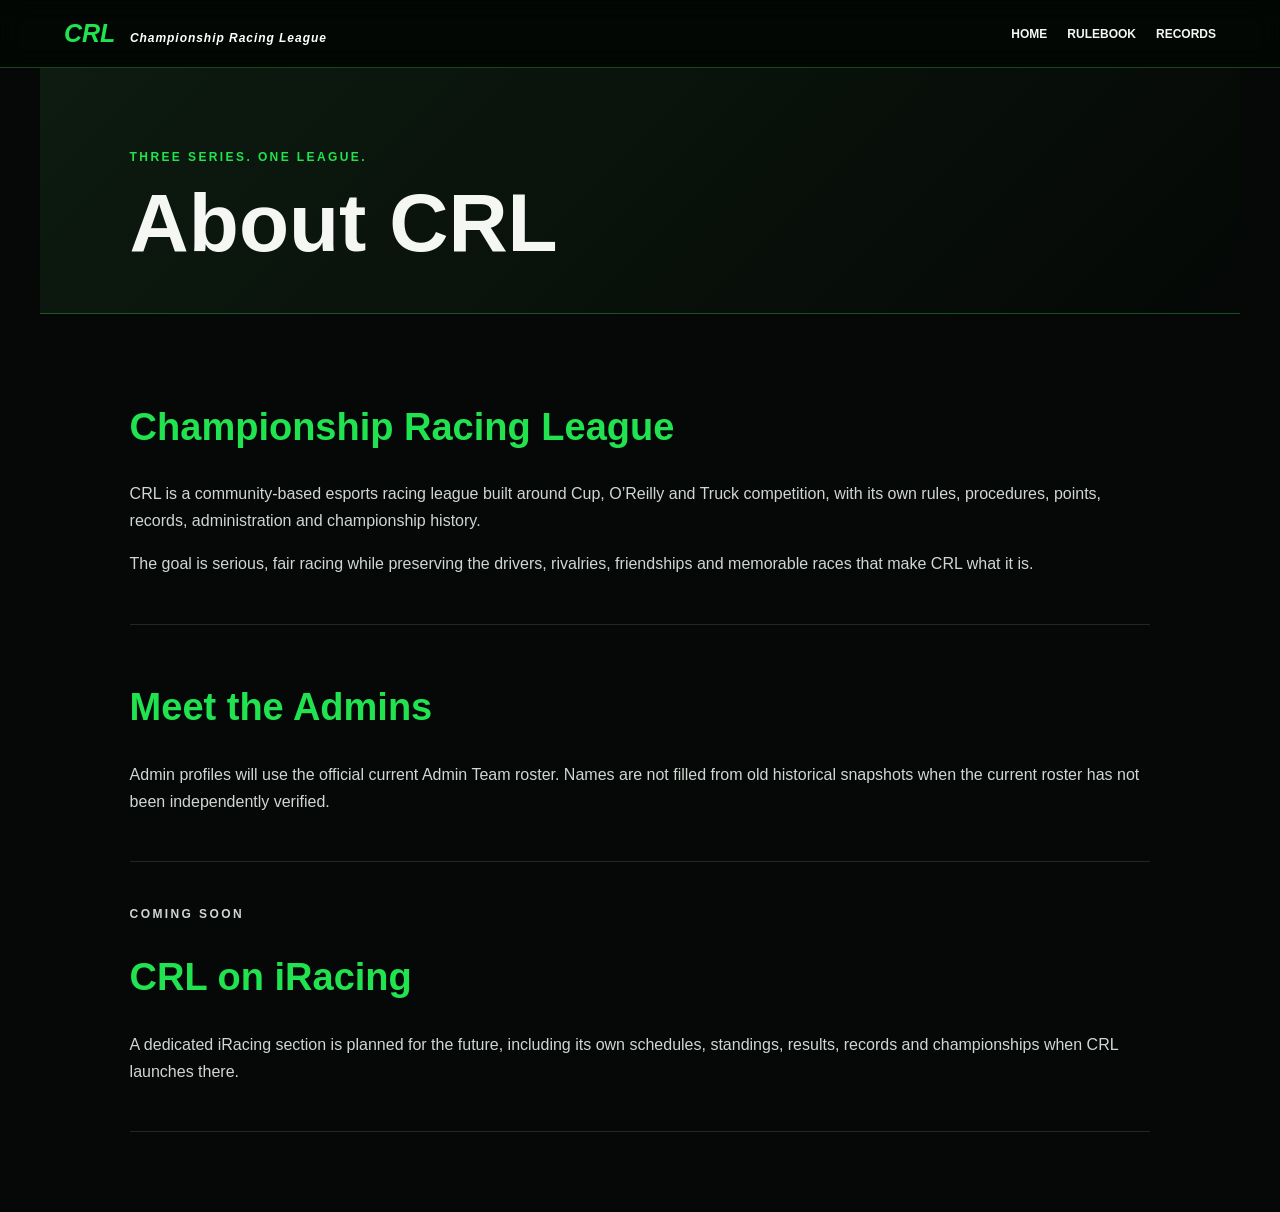
==== about.html @ 8f2b724a "Add About CRL and future iRacing section" ====
<!doctype html><html><head><meta charset="utf-8"><meta name="viewport" content="width=device-width,initial-scale=1"><title>About CRL</title><link rel="stylesheet" href="styles.css"></head><body><header><a class="brand" href="index.html">CRL <span>Championship Racing League</span></a><nav><a href="index.html">Home</a><a href="rulebook.html">Rulebook</a><a href="records.html">Records</a></nav></header><main class="rulebook-page"><div class="rulebook-hero"><p class="eyebrow">Three Series. One League.</p><h1>About CRL</h1></div><article class="rulebook-content"><section class="rule-section"><h2>Championship Racing League</h2><p>CRL is a community-based esports racing league built around Cup, O’Reilly and Truck competition, with its own rules, procedures, points, records, administration and championship history.</p><p>The goal is serious, fair racing while preserving the drivers, rivalries, friendships and memorable races that make CRL what it is.</p></section><section class="rule-section"><h2>Meet the Admins</h2><p>Admin profiles will use the official current Admin Team roster. Names are not filled from old historical snapshots when the current roster has not been independently verified.</p></section><section class="rule-section"><p class="eyebrow">Coming Soon</p><h2>CRL on iRacing</h2><p>A dedicated iRacing section is planned for the future, including its own schedules, standings, results, records and championships when CRL launches there.</p></section></article></main></body></html>
---- styles.css ----
:root{--g:#20e34f;--bg:#050806;--line:rgba(54,255,95,.28)}*{box-sizing:border-box}html{scroll-behavior:smooth}body{margin:0;background:var(--bg);color:#f5f7f5;font-family:Arial,Helvetica,sans-serif}a{color:inherit;text-decoration:none}header{position:fixed;z-index:20;top:0;width:100%;height:68px;padding:0 5vw;display:flex;align-items:center;background:rgba(3,7,4,.88);border-bottom:1px solid var(--line);backdrop-filter:blur(12px)}.brand{font-size:25px;font-weight:900;color:var(--g);font-style:italic}.brand span{font-size:12px;color:white;margin-left:8px;letter-spacing:.08em}nav{margin-left:auto;display:flex;gap:20px}nav a{font-size:12px;font-weight:800;text-transform:uppercase}nav a:hover{color:var(--g)}#menu{display:none;margin-left:auto;background:none;border:0;color:white;font-size:24px}.hero{min-height:100vh;position:relative;display:flex;align-items:flex-end;padding:10vh 7vw;background:#071009 url("assets/crl-background.jpg") center/cover no-repeat}.shade{position:absolute;inset:0;background:linear-gradient(90deg,rgba(0,0,0,.8),rgba(0,0,0,.15)),linear-gradient(0deg,#050806,transparent 45%)}.heroText{position:relative}.eyebrow{color:var(--g);font-size:12px;font-weight:900;letter-spacing:.2em;text-transform:uppercase}.hero h1{font-size:clamp(80px,14vw,180px);line-height:.65;margin:18px 0 25px;font-style:italic}.hero h2{font-size:clamp(25px,4vw,52px);margin:0}.lead{font-size:22px;font-weight:800}.btn{display:inline-block;background:var(--g);color:#031005;padding:13px 18px;border-radius:8px;font-size:12px;font-weight:900;text-transform:uppercase}.section{padding:85px 7vw;max-width:1500px;margin:auto}.section>h2{font-size:clamp(38px,5vw,65px);margin:5px 0 30px}.dark{max-width:none;background:linear-gradient(135deg,#09110b,#040705);border-block:1px solid var(--line)}.grid{display:grid;grid-template-columns:repeat(3,1fr);gap:18px}.grid article{padding:28px;border:1px solid var(--line);border-radius:14px;background:#0b110c}.grid h3{font-size:25px;margin-top:0}.tabs{display:flex;gap:8px;margin-bottom:20px}.tabs button{padding:9px 13px;border-radius:7px;border:1px solid #29352c;background:#0b100c;color:white;font-weight:800}.tabs .active{background:var(--g);color:#031005}.empty{min-height:140px;display:grid;place-items:center;text-align:center;border:1px dashed #334238;border-radius:12px;color:#aab5ad;margin-top:20px;padding:25px}.table{display:grid;grid-template-columns:repeat(6,1fr);overflow:auto;border:1px solid #263229;border-radius:10px}.table>div{padding:14px;color:var(--g);font-size:11px;font-weight:900;text-transform:uppercase}.table p{grid-column:1/-1;text-align:center;color:#aab5ad;padding:35px}input{width:min(420px,100%);padding:12px;background:#0b100c;border:1px solid #304034;border-radius:8px;color:white}footer{padding:35px 7vw;color:#89948c;border-top:1px solid #172019;font-size:12px}@media(max-width:850px){nav{display:none;position:absolute;top:68px;left:0;right:0;padding:20px;background:#060a07;flex-direction:column}nav.open{display:flex}#menu{display:block}.grid{grid-template-columns:1fr}.hero{background-position:center top}.table{min-width:700px}.section{padding:65px 6vw}}.rulebook-page{padding-top:68px;max-width:1200px;margin:auto}.rulebook-hero{padding:70px 7vw 35px;background:linear-gradient(135deg,#0d1b10,#050806);border-bottom:1px solid var(--line)}.rulebook-hero h1{font-size:clamp(42px,7vw,82px);margin:8px 0}.rule-note{color:#aab5ad}.rule-jump{position:sticky;top:68px;z-index:10;display:flex;gap:6px;overflow-x:auto;padding:12px 7vw;background:rgba(5,8,6,.96);border-bottom:1px solid var(--line)}.rule-jump a{min-width:34px;text-align:center;padding:8px;border:1px solid #2a382e;border-radius:6px;font-size:12px;font-weight:900}.rule-jump a:hover{background:var(--g);color:#031005}.rulebook-content{padding:30px 7vw 80px}.rule-section{scroll-margin-top:125px;padding:30px 0;border-bottom:1px solid #1e2921}.rule-section h2{color:var(--g);font-size:clamp(25px,3vw,38px)}.rule-section h3{margin-top:25px;font-size:19px}.rule-section p{color:#d0d7d2;line-height:1.7}.rule-search{padding:22px 7vw;background:#08100a;border-bottom:1px solid var(--line)}.rule-search label{display:block;color:var(--g);font-size:13px;font-weight:900;text-transform:uppercase;letter-spacing:.12em;margin-bottom:9px}.rule-search-row{display:flex;gap:8px;max-width:760px}.rule-search-row input{max-width:none;flex:1}.rule-search-row button{padding:10px 14px;border:1px solid #304034;border-radius:8px;background:#101712;color:#fff;font-weight:800}.rule-search p{margin:9px 0 0;color:#9faaA2;font-size:12px}.rule-section[hidden]{display:none}@media(max-width:600px){.rule-search-row{flex-direction:column}.rule-search-row button{align-self:flex-start}}.next-race{padding-top:55px;padding-bottom:55px;background:linear-gradient(90deg,#071009,#0d1b10);border-block:1px solid var(--line)}.next-race h2{margin:4px 0;font-size:clamp(30px,4vw,50px)}.countdown{display:inline-block;margin-top:10px;padding:10px 14px;border:1px solid var(--g);border-radius:8px;color:var(--g);font-weight:900;letter-spacing:.08em}.section-copy,.audit-note{color:#aab5ad;line-height:1.6}.schedule-list{display:grid;gap:8px;margin:20px 0 28px}.sched-row{display:grid;grid-template-columns:90px 1fr minmax(0,220px);gap:12px;align-items:center;padding:13px 15px;border:1px solid #253128;border-radius:9px;background:#09100b}.sched-row time{color:var(--g);font-weight:900}.sched-row span{color:#9facA2;font-size:12px;text-align:right}.sched-row.past{opacity:.65}.standings-table{border:1px solid #253128;border-radius:10px;overflow:hidden}.stand-row{display:grid;grid-template-columns:70px 1fr 100px;padding:12px 15px;border-bottom:1px solid #1d2720}.stand-row:last-child{border-bottom:0}.stand-row.head{background:#0b120d;color:var(--g);font-size:11px;font-weight:900;text-transform:uppercase}.stand-row strong{text-align:right}.audit-note{font-size:12px;margin-top:12px}@media(max-width:600px){.sched-row{grid-template-columns:70px 1fr}.sched-row span{grid-column:2;text-align:left}.stand-row{grid-template-columns:45px 1fr 70px}}
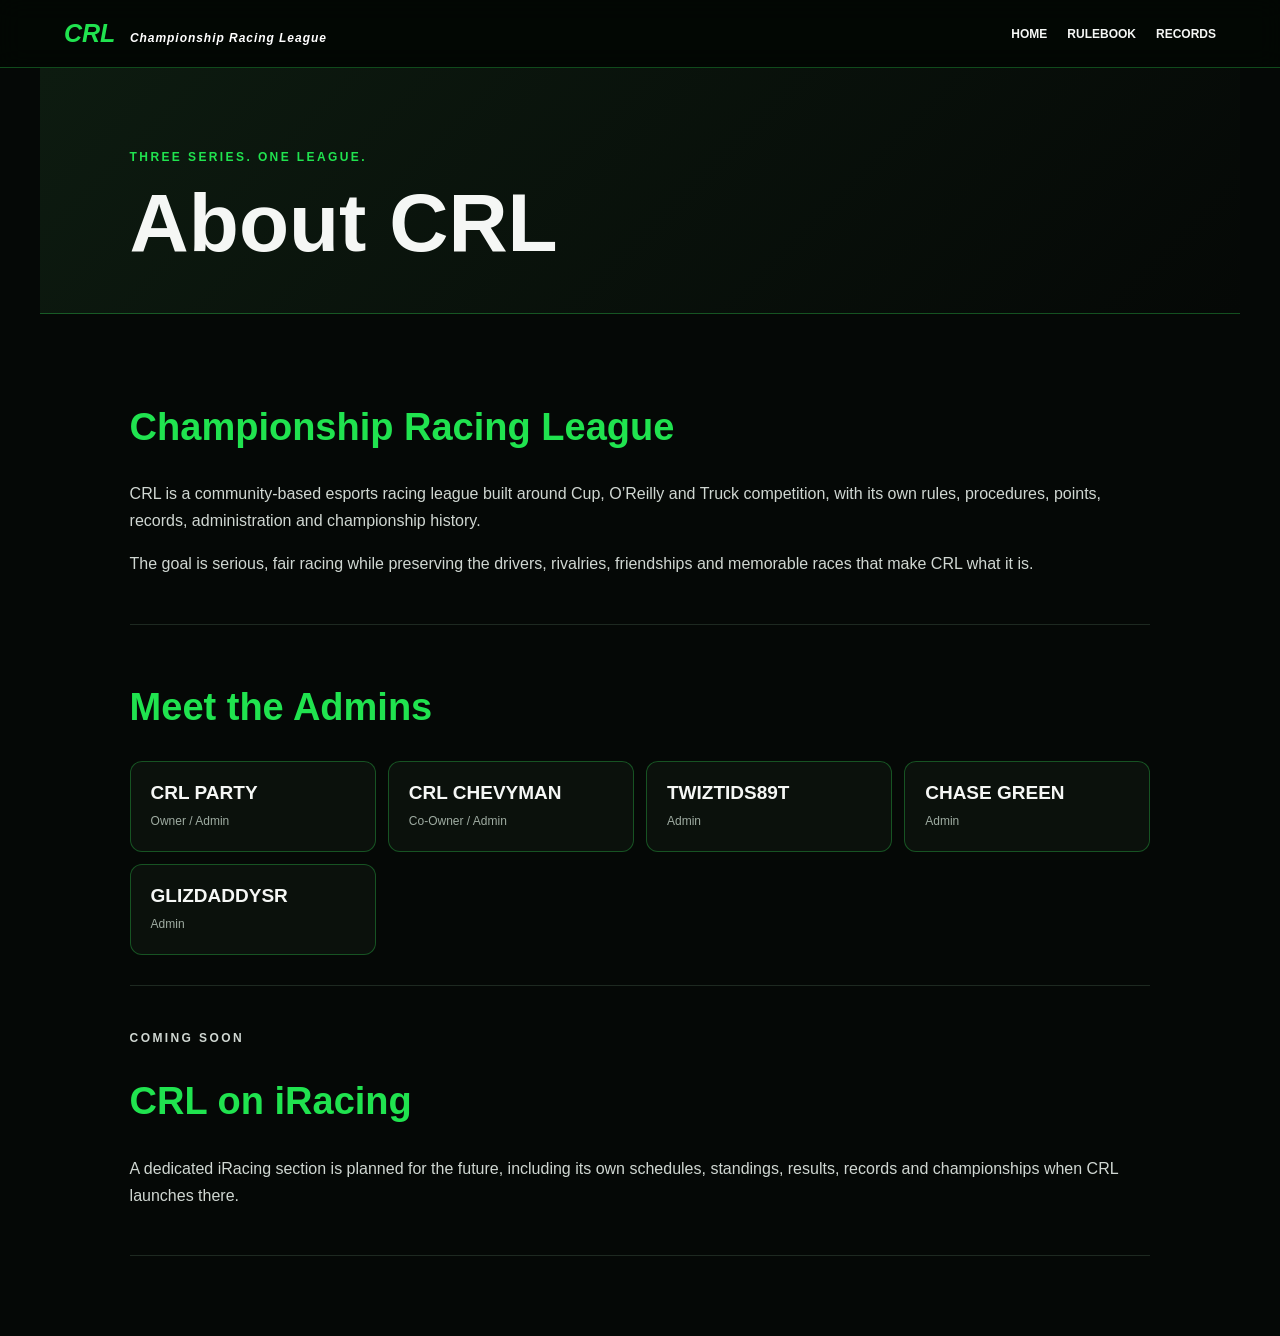
==== commit 138a9f0b: "Add finalized CRL Admin Team roster" ====
--- a/about.html
+++ b/about.html
@@ -1 +1 @@
-<!doctype html><html><head><meta charset="utf-8"><meta name="viewport" content="width=device-width,initial-scale=1"><title>About CRL</title><link rel="stylesheet" href="styles.css"></head><body><header><a class="brand" href="index.html">CRL <span>Championship Racing League</span></a><nav><a href="index.html">Home</a><a href="rulebook.html">Rulebook</a><a href="records.html">Records</a></nav></header><main class="rulebook-page"><div class="rulebook-hero"><p class="eyebrow">Three Series. One League.</p><h1>About CRL</h1></div><article class="rulebook-content"><section class="rule-section"><h2>Championship Racing League</h2><p>CRL is a community-based esports racing league built around Cup, O’Reilly and Truck competition, with its own rules, procedures, points, records, administration and championship history.</p><p>The goal is serious, fair racing while preserving the drivers, rivalries, friendships and memorable races that make CRL what it is.</p></section><section class="rule-section"><h2>Meet the Admins</h2><p>Admin profiles will use the official current Admin Team roster. Names are not filled from old historical snapshots when the current roster has not been independently verified.</p></section><section class="rule-section"><p class="eyebrow">Coming Soon</p><h2>CRL on iRacing</h2><p>A dedicated iRacing section is planned for the future, including its own schedules, standings, results, records and championships when CRL launches there.</p></section></article></main></body></html>+<!doctype html><html><head><meta charset="utf-8"><meta name="viewport" content="width=device-width,initial-scale=1"><title>About CRL</title><link rel="stylesheet" href="styles.css"></head><body><header><a class="brand" href="index.html">CRL <span>Championship Racing League</span></a><nav><a href="index.html">Home</a><a href="rulebook.html">Rulebook</a><a href="records.html">Records</a></nav></header><main class="rulebook-page"><div class="rulebook-hero"><p class="eyebrow">Three Series. One League.</p><h1>About CRL</h1></div><article class="rulebook-content"><section class="rule-section"><h2>Championship Racing League</h2><p>CRL is a community-based esports racing league built around Cup, O’Reilly and Truck competition, with its own rules, procedures, points, records, administration and championship history.</p><p>The goal is serious, fair racing while preserving the drivers, rivalries, friendships and memorable races that make CRL what it is.</p></section><section class="rule-section"><h2>Meet the Admins</h2><div class="driver-grid"><article class="driver-card"><h3>CRL PARTY</h3><p>Owner / Admin</p></article><article class="driver-card"><h3>CRL CHEVYMAN</h3><p>Co-Owner / Admin</p></article><article class="driver-card"><h3>TWIZTIDS89T</h3><p>Admin</p></article><article class="driver-card"><h3>CHASE GREEN</h3><p>Admin</p></article><article class="driver-card"><h3>GLIZDADDYSR</h3><p>Admin</p></article></div></section><section class="rule-section"><p class="eyebrow">Coming Soon</p><h2>CRL on iRacing</h2><p>A dedicated iRacing section is planned for the future, including its own schedules, standings, results, records and championships when CRL launches there.</p></section></article></main></body></html>
--- a/styles.css
+++ b/styles.css
@@ -1 +1 @@
-:root{--g:#20e34f;--bg:#050806;--line:rgba(54,255,95,.28)}*{box-sizing:border-box}html{scroll-behavior:smooth}body{margin:0;background:var(--bg);color:#f5f7f5;font-family:Arial,Helvetica,sans-serif}a{color:inherit;text-decoration:none}header{position:fixed;z-index:20;top:0;width:100%;height:68px;padding:0 5vw;display:flex;align-items:center;background:rgba(3,7,4,.88);border-bottom:1px solid var(--line);backdrop-filter:blur(12px)}.brand{font-size:25px;font-weight:900;color:var(--g);font-style:italic}.brand span{font-size:12px;color:white;margin-left:8px;letter-spacing:.08em}nav{margin-left:auto;display:flex;gap:20px}nav a{font-size:12px;font-weight:800;text-transform:uppercase}nav a:hover{color:var(--g)}#menu{display:none;margin-left:auto;background:none;border:0;color:white;font-size:24px}.hero{min-height:100vh;position:relative;display:flex;align-items:flex-end;padding:10vh 7vw;background:#071009 url("assets/crl-background.jpg") center/cover no-repeat}.shade{position:absolute;inset:0;background:linear-gradient(90deg,rgba(0,0,0,.8),rgba(0,0,0,.15)),linear-gradient(0deg,#050806,transparent 45%)}.heroText{position:relative}.eyebrow{color:var(--g);font-size:12px;font-weight:900;letter-spacing:.2em;text-transform:uppercase}.hero h1{font-size:clamp(80px,14vw,180px);line-height:.65;margin:18px 0 25px;font-style:italic}.hero h2{font-size:clamp(25px,4vw,52px);margin:0}.lead{font-size:22px;font-weight:800}.btn{display:inline-block;background:var(--g);color:#031005;padding:13px 18px;border-radius:8px;font-size:12px;font-weight:900;text-transform:uppercase}.section{padding:85px 7vw;max-width:1500px;margin:auto}.section>h2{font-size:clamp(38px,5vw,65px);margin:5px 0 30px}.dark{max-width:none;background:linear-gradient(135deg,#09110b,#040705);border-block:1px solid var(--line)}.grid{display:grid;grid-template-columns:repeat(3,1fr);gap:18px}.grid article{padding:28px;border:1px solid var(--line);border-radius:14px;background:#0b110c}.grid h3{font-size:25px;margin-top:0}.tabs{display:flex;gap:8px;margin-bottom:20px}.tabs button{padding:9px 13px;border-radius:7px;border:1px solid #29352c;background:#0b100c;color:white;font-weight:800}.tabs .active{background:var(--g);color:#031005}.empty{min-height:140px;display:grid;place-items:center;text-align:center;border:1px dashed #334238;border-radius:12px;color:#aab5ad;margin-top:20px;padding:25px}.table{display:grid;grid-template-columns:repeat(6,1fr);overflow:auto;border:1px solid #263229;border-radius:10px}.table>div{padding:14px;color:var(--g);font-size:11px;font-weight:900;text-transform:uppercase}.table p{grid-column:1/-1;text-align:center;color:#aab5ad;padding:35px}input{width:min(420px,100%);padding:12px;background:#0b100c;border:1px solid #304034;border-radius:8px;color:white}footer{padding:35px 7vw;color:#89948c;border-top:1px solid #172019;font-size:12px}@media(max-width:850px){nav{display:none;position:absolute;top:68px;left:0;right:0;padding:20px;background:#060a07;flex-direction:column}nav.open{display:flex}#menu{display:block}.grid{grid-template-columns:1fr}.hero{background-position:center top}.table{min-width:700px}.section{padding:65px 6vw}}.rulebook-page{padding-top:68px;max-width:1200px;margin:auto}.rulebook-hero{padding:70px 7vw 35px;background:linear-gradient(135deg,#0d1b10,#050806);border-bottom:1px solid var(--line)}.rulebook-hero h1{font-size:clamp(42px,7vw,82px);margin:8px 0}.rule-note{color:#aab5ad}.rule-jump{position:sticky;top:68px;z-index:10;display:flex;gap:6px;overflow-x:auto;padding:12px 7vw;background:rgba(5,8,6,.96);border-bottom:1px solid var(--line)}.rule-jump a{min-width:34px;text-align:center;padding:8px;border:1px solid #2a382e;border-radius:6px;font-size:12px;font-weight:900}.rule-jump a:hover{background:var(--g);color:#031005}.rulebook-content{padding:30px 7vw 80px}.rule-section{scroll-margin-top:125px;padding:30px 0;border-bottom:1px solid #1e2921}.rule-section h2{color:var(--g);font-size:clamp(25px,3vw,38px)}.rule-section h3{margin-top:25px;font-size:19px}.rule-section p{color:#d0d7d2;line-height:1.7}.rule-search{padding:22px 7vw;background:#08100a;border-bottom:1px solid var(--line)}.rule-search label{display:block;color:var(--g);font-size:13px;font-weight:900;text-transform:uppercase;letter-spacing:.12em;margin-bottom:9px}.rule-search-row{display:flex;gap:8px;max-width:760px}.rule-search-row input{max-width:none;flex:1}.rule-search-row button{padding:10px 14px;border:1px solid #304034;border-radius:8px;background:#101712;color:#fff;font-weight:800}.rule-search p{margin:9px 0 0;color:#9faaA2;font-size:12px}.rule-section[hidden]{display:none}@media(max-width:600px){.rule-search-row{flex-direction:column}.rule-search-row button{align-self:flex-start}}.next-race{padding-top:55px;padding-bottom:55px;background:linear-gradient(90deg,#071009,#0d1b10);border-block:1px solid var(--line)}.next-race h2{margin:4px 0;font-size:clamp(30px,4vw,50px)}.countdown{display:inline-block;margin-top:10px;padding:10px 14px;border:1px solid var(--g);border-radius:8px;color:var(--g);font-weight:900;letter-spacing:.08em}.section-copy,.audit-note{color:#aab5ad;line-height:1.6}.schedule-list{display:grid;gap:8px;margin:20px 0 28px}.sched-row{display:grid;grid-template-columns:90px 1fr minmax(0,220px);gap:12px;align-items:center;padding:13px 15px;border:1px solid #253128;border-radius:9px;background:#09100b}.sched-row time{color:var(--g);font-weight:900}.sched-row span{color:#9facA2;font-size:12px;text-align:right}.sched-row.past{opacity:.65}.standings-table{border:1px solid #253128;border-radius:10px;overflow:hidden}.stand-row{display:grid;grid-template-columns:70px 1fr 100px;padding:12px 15px;border-bottom:1px solid #1d2720}.stand-row:last-child{border-bottom:0}.stand-row.head{background:#0b120d;color:var(--g);font-size:11px;font-weight:900;text-transform:uppercase}.stand-row strong{text-align:right}.audit-note{font-size:12px;margin-top:12px}@media(max-width:600px){.sched-row{grid-template-columns:70px 1fr}.sched-row span{grid-column:2;text-align:left}.stand-row{grid-template-columns:45px 1fr 70px}}+:root{--g:#20e34f;--bg:#050806;--line:rgba(54,255,95,.28)}*{box-sizing:border-box}html{scroll-behavior:smooth}body{margin:0;background:var(--bg);color:#f5f7f5;font-family:Arial,Helvetica,sans-serif}a{color:inherit;text-decoration:none}header{position:fixed;z-index:20;top:0;width:100%;height:68px;padding:0 5vw;display:flex;align-items:center;background:rgba(3,7,4,.88);border-bottom:1px solid var(--line);backdrop-filter:blur(12px)}.brand{font-size:25px;font-weight:900;color:var(--g);font-style:italic}.brand span{font-size:12px;color:white;margin-left:8px;letter-spacing:.08em}nav{margin-left:auto;display:flex;gap:20px}nav a{font-size:12px;font-weight:800;text-transform:uppercase}nav a:hover{color:var(--g)}#menu{display:none;margin-left:auto;background:none;border:0;color:white;font-size:24px}.hero{min-height:100vh;position:relative;display:flex;align-items:flex-end;padding:10vh 7vw;background:#071009 url("assets/crl-background.jpg") center/cover no-repeat}.shade{position:absolute;inset:0;background:linear-gradient(90deg,rgba(0,0,0,.8),rgba(0,0,0,.15)),linear-gradient(0deg,#050806,transparent 45%)}.heroText{position:relative}.eyebrow{color:var(--g);font-size:12px;font-weight:900;letter-spacing:.2em;text-transform:uppercase}.hero h1{font-size:clamp(80px,14vw,180px);line-height:.65;margin:18px 0 25px;font-style:italic}.hero h2{font-size:clamp(25px,4vw,52px);margin:0}.lead{font-size:22px;font-weight:800}.btn{display:inline-block;background:var(--g);color:#031005;padding:13px 18px;border-radius:8px;font-size:12px;font-weight:900;text-transform:uppercase}.section{padding:85px 7vw;max-width:1500px;margin:auto}.section>h2{font-size:clamp(38px,5vw,65px);margin:5px 0 30px}.dark{max-width:none;background:linear-gradient(135deg,#09110b,#040705);border-block:1px solid var(--line)}.grid{display:grid;grid-template-columns:repeat(3,1fr);gap:18px}.grid article{padding:28px;border:1px solid var(--line);border-radius:14px;background:#0b110c}.grid h3{font-size:25px;margin-top:0}.tabs{display:flex;gap:8px;margin-bottom:20px}.tabs button{padding:9px 13px;border-radius:7px;border:1px solid #29352c;background:#0b100c;color:white;font-weight:800}.tabs .active{background:var(--g);color:#031005}.empty{min-height:140px;display:grid;place-items:center;text-align:center;border:1px dashed #334238;border-radius:12px;color:#aab5ad;margin-top:20px;padding:25px}.table{display:grid;grid-template-columns:repeat(6,1fr);overflow:auto;border:1px solid #263229;border-radius:10px}.table>div{padding:14px;color:var(--g);font-size:11px;font-weight:900;text-transform:uppercase}.table p{grid-column:1/-1;text-align:center;color:#aab5ad;padding:35px}input{width:min(420px,100%);padding:12px;background:#0b100c;border:1px solid #304034;border-radius:8px;color:white}footer{padding:35px 7vw;color:#89948c;border-top:1px solid #172019;font-size:12px}@media(max-width:850px){nav{display:none;position:absolute;top:68px;left:0;right:0;padding:20px;background:#060a07;flex-direction:column}nav.open{display:flex}#menu{display:block}.grid{grid-template-columns:1fr}.hero{background-position:center top}.table{min-width:700px}.section{padding:65px 6vw}}.rulebook-page{padding-top:68px;max-width:1200px;margin:auto}.rulebook-hero{padding:70px 7vw 35px;background:linear-gradient(135deg,#0d1b10,#050806);border-bottom:1px solid var(--line)}.rulebook-hero h1{font-size:clamp(42px,7vw,82px);margin:8px 0}.rule-note{color:#aab5ad}.rule-jump{position:sticky;top:68px;z-index:10;display:flex;gap:6px;overflow-x:auto;padding:12px 7vw;background:rgba(5,8,6,.96);border-bottom:1px solid var(--line)}.rule-jump a{min-width:34px;text-align:center;padding:8px;border:1px solid #2a382e;border-radius:6px;font-size:12px;font-weight:900}.rule-jump a:hover{background:var(--g);color:#031005}.rulebook-content{padding:30px 7vw 80px}.rule-section{scroll-margin-top:125px;padding:30px 0;border-bottom:1px solid #1e2921}.rule-section h2{color:var(--g);font-size:clamp(25px,3vw,38px)}.rule-section h3{margin-top:25px;font-size:19px}.rule-section p{color:#d0d7d2;line-height:1.7}.rule-search{padding:22px 7vw;background:#08100a;border-bottom:1px solid var(--line)}.rule-search label{display:block;color:var(--g);font-size:13px;font-weight:900;text-transform:uppercase;letter-spacing:.12em;margin-bottom:9px}.rule-search-row{display:flex;gap:8px;max-width:760px}.rule-search-row input{max-width:none;flex:1}.rule-search-row button{padding:10px 14px;border:1px solid #304034;border-radius:8px;background:#101712;color:#fff;font-weight:800}.rule-search p{margin:9px 0 0;color:#9faaA2;font-size:12px}.rule-section[hidden]{display:none}@media(max-width:600px){.rule-search-row{flex-direction:column}.rule-search-row button{align-self:flex-start}}.next-race{padding-top:55px;padding-bottom:55px;background:linear-gradient(90deg,#071009,#0d1b10);border-block:1px solid var(--line)}.next-race h2{margin:4px 0;font-size:clamp(30px,4vw,50px)}.countdown{display:inline-block;margin-top:10px;padding:10px 14px;border:1px solid var(--g);border-radius:8px;color:var(--g);font-weight:900;letter-spacing:.08em}.section-copy,.audit-note{color:#aab5ad;line-height:1.6}.schedule-list{display:grid;gap:8px;margin:20px 0 28px}.sched-row{display:grid;grid-template-columns:90px 1fr minmax(0,220px);gap:12px;align-items:center;padding:13px 15px;border:1px solid #253128;border-radius:9px;background:#09100b}.sched-row time{color:var(--g);font-weight:900}.sched-row span{color:#9facA2;font-size:12px;text-align:right}.sched-row.past{opacity:.65}.standings-table{border:1px solid #253128;border-radius:10px;overflow:hidden}.stand-row{display:grid;grid-template-columns:70px 1fr 100px;padding:12px 15px;border-bottom:1px solid #1d2720}.stand-row:last-child{border-bottom:0}.stand-row.head{background:#0b120d;color:var(--g);font-size:11px;font-weight:900;text-transform:uppercase}.stand-row strong{text-align:right}.audit-note{font-size:12px;margin-top:12px}@media(max-width:600px){.sched-row{grid-template-columns:70px 1fr}.sched-row span{grid-column:2;text-align:left}.stand-row{grid-template-columns:45px 1fr 70px}}.driver-grid{display:grid;grid-template-columns:repeat(auto-fill,minmax(220px,1fr));gap:12px;margin-top:22px}.driver-card{padding:20px;border:1px solid var(--line);border-radius:12px;background:#0b110c}.driver-card h3{margin:0 0 7px}.driver-card p{margin:0;color:#9facA2;font-size:12px}
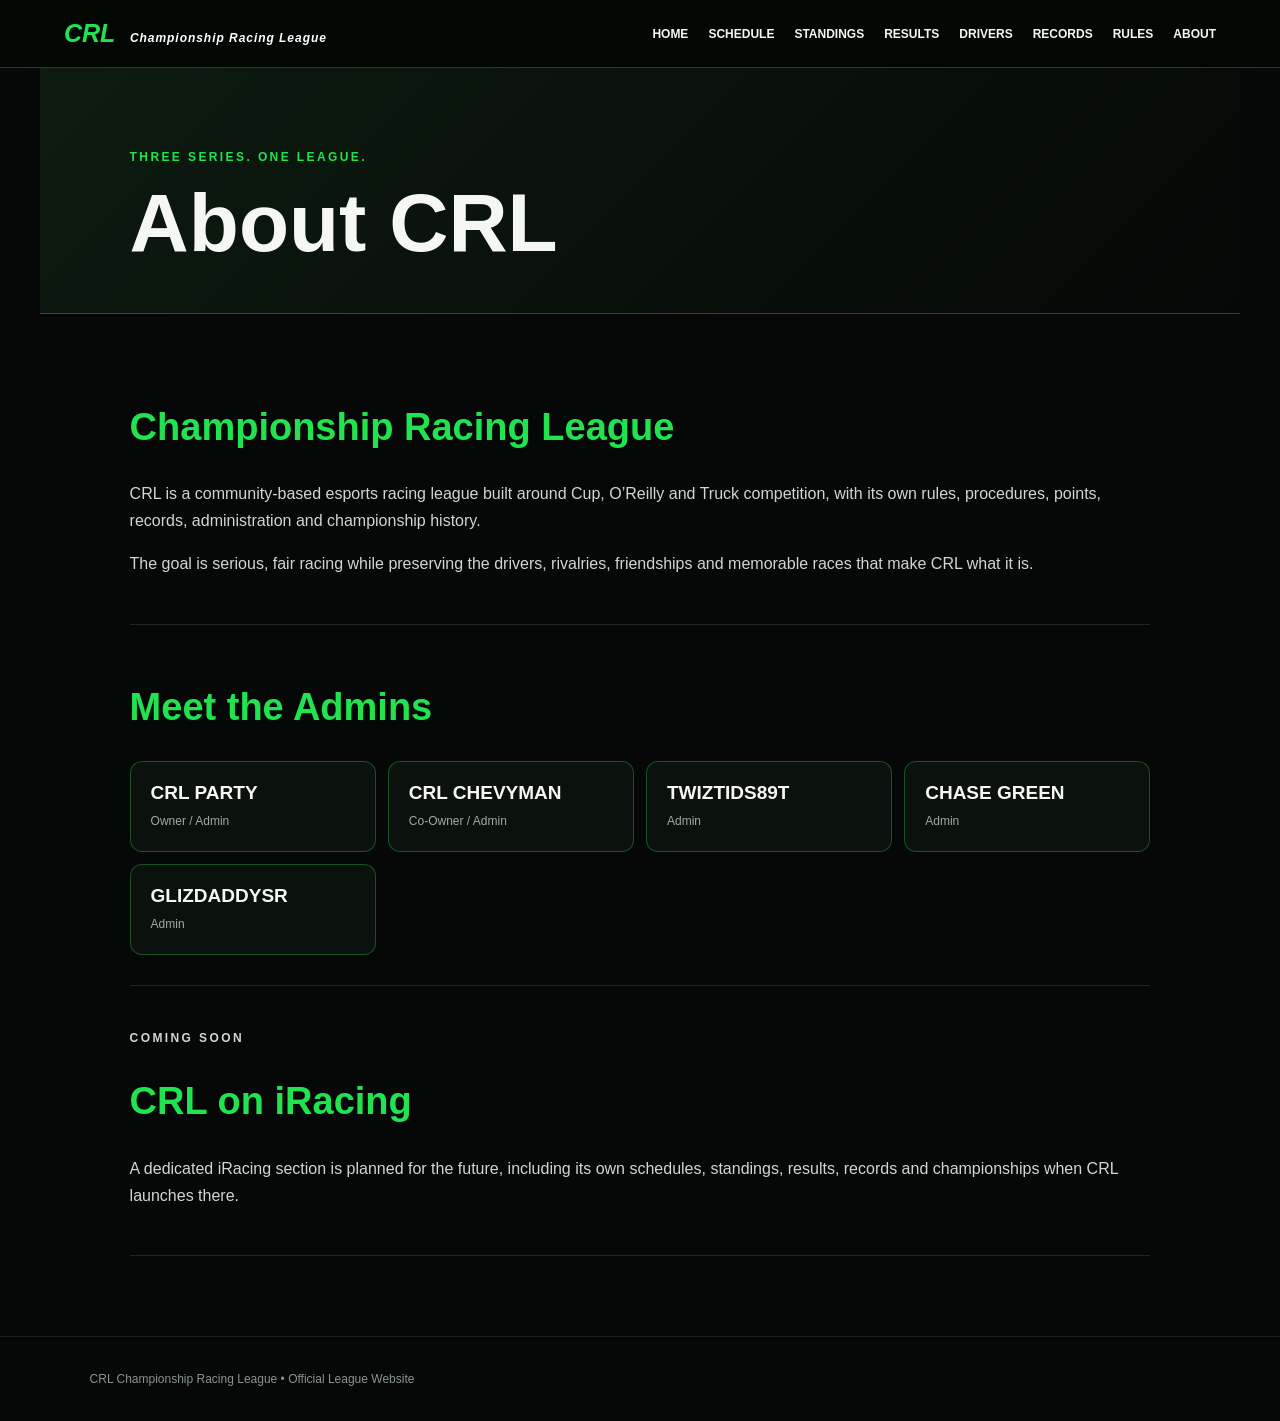
==== commit b9ecedef: "Finish About navigation, mobile menu and footer" ====
--- a/about.html
+++ b/about.html
@@ -1 +1 @@
-<!doctype html><html><head><meta charset="utf-8"><meta name="viewport" content="width=device-width,initial-scale=1"><title>About CRL</title><link rel="stylesheet" href="styles.css"></head><body><header><a class="brand" href="index.html">CRL <span>Championship Racing League</span></a><nav><a href="index.html">Home</a><a href="rulebook.html">Rulebook</a><a href="records.html">Records</a></nav></header><main class="rulebook-page"><div class="rulebook-hero"><p class="eyebrow">Three Series. One League.</p><h1>About CRL</h1></div><article class="rulebook-content"><section class="rule-section"><h2>Championship Racing League</h2><p>CRL is a community-based esports racing league built around Cup, O’Reilly and Truck competition, with its own rules, procedures, points, records, administration and championship history.</p><p>The goal is serious, fair racing while preserving the drivers, rivalries, friendships and memorable races that make CRL what it is.</p></section><section class="rule-section"><h2>Meet the Admins</h2><div class="driver-grid"><article class="driver-card"><h3>CRL PARTY</h3><p>Owner / Admin</p></article><article class="driver-card"><h3>CRL CHEVYMAN</h3><p>Co-Owner / Admin</p></article><article class="driver-card"><h3>TWIZTIDS89T</h3><p>Admin</p></article><article class="driver-card"><h3>CHASE GREEN</h3><p>Admin</p></article><article class="driver-card"><h3>GLIZDADDYSR</h3><p>Admin</p></article></div></section><section class="rule-section"><p class="eyebrow">Coming Soon</p><h2>CRL on iRacing</h2><p>A dedicated iRacing section is planned for the future, including its own schedules, standings, results, records and championships when CRL launches there.</p></section></article></main></body></html>+<!doctype html><html><head><meta charset="utf-8"><meta name="viewport" content="width=device-width,initial-scale=1"><title>About CRL</title><link rel="stylesheet" href="styles.css"></head><body><header><a class="brand" href="index.html">CRL <span>Championship Racing League</span></a><button id="menu" aria-label="Open navigation">☰</button><nav><a href="index.html">Home</a><a href="schedule.html">Schedule</a><a href="standings.html">Standings</a><a href="results.html">Results</a><a href="drivers.html">Drivers</a><a href="records.html">Records</a><a href="rulebook.html">Rules</a><a href="about.html">About</a></nav></header><main class="rulebook-page"><div class="rulebook-hero"><p class="eyebrow">Three Series. One League.</p><h1>About CRL</h1></div><article class="rulebook-content"><section class="rule-section"><h2>Championship Racing League</h2><p>CRL is a community-based esports racing league built around Cup, O’Reilly and Truck competition, with its own rules, procedures, points, records, administration and championship history.</p><p>The goal is serious, fair racing while preserving the drivers, rivalries, friendships and memorable races that make CRL what it is.</p></section><section class="rule-section"><h2>Meet the Admins</h2><div class="driver-grid"><article class="driver-card"><h3>CRL PARTY</h3><p>Owner / Admin</p></article><article class="driver-card"><h3>CRL CHEVYMAN</h3><p>Co-Owner / Admin</p></article><article class="driver-card"><h3>TWIZTIDS89T</h3><p>Admin</p></article><article class="driver-card"><h3>CHASE GREEN</h3><p>Admin</p></article><article class="driver-card"><h3>GLIZDADDYSR</h3><p>Admin</p></article></div></section><section class="rule-section"><p class="eyebrow">Coming Soon</p><h2>CRL on iRacing</h2><p>A dedicated iRacing section is planned for the future, including its own schedules, standings, results, records and championships when CRL launches there.</p></section></article></main><footer>CRL Championship Racing League • Official League Website</footer><script src="app.js"></script></body></html>
--- a/styles.css
+++ b/styles.css
@@ -1 +1 @@
-:root{--g:#20e34f;--bg:#050806;--line:rgba(54,255,95,.28)}*{box-sizing:border-box}html{scroll-behavior:smooth}body{margin:0;background:var(--bg);color:#f5f7f5;font-family:Arial,Helvetica,sans-serif}a{color:inherit;text-decoration:none}header{position:fixed;z-index:20;top:0;width:100%;height:68px;padding:0 5vw;display:flex;align-items:center;background:rgba(3,7,4,.88);border-bottom:1px solid var(--line);backdrop-filter:blur(12px)}.brand{font-size:25px;font-weight:900;color:var(--g);font-style:italic}.brand span{font-size:12px;color:white;margin-left:8px;letter-spacing:.08em}nav{margin-left:auto;display:flex;gap:20px}nav a{font-size:12px;font-weight:800;text-transform:uppercase}nav a:hover{color:var(--g)}#menu{display:none;margin-left:auto;background:none;border:0;color:white;font-size:24px}.hero{min-height:100vh;position:relative;display:flex;align-items:flex-end;padding:10vh 7vw;background:#071009 url("assets/crl-background.jpg") center/cover no-repeat}.shade{position:absolute;inset:0;background:linear-gradient(90deg,rgba(0,0,0,.8),rgba(0,0,0,.15)),linear-gradient(0deg,#050806,transparent 45%)}.heroText{position:relative}.eyebrow{color:var(--g);font-size:12px;font-weight:900;letter-spacing:.2em;text-transform:uppercase}.hero h1{font-size:clamp(80px,14vw,180px);line-height:.65;margin:18px 0 25px;font-style:italic}.hero h2{font-size:clamp(25px,4vw,52px);margin:0}.lead{font-size:22px;font-weight:800}.btn{display:inline-block;background:var(--g);color:#031005;padding:13px 18px;border-radius:8px;font-size:12px;font-weight:900;text-transform:uppercase}.section{padding:85px 7vw;max-width:1500px;margin:auto}.section>h2{font-size:clamp(38px,5vw,65px);margin:5px 0 30px}.dark{max-width:none;background:linear-gradient(135deg,#09110b,#040705);border-block:1px solid var(--line)}.grid{display:grid;grid-template-columns:repeat(3,1fr);gap:18px}.grid article{padding:28px;border:1px solid var(--line);border-radius:14px;background:#0b110c}.grid h3{font-size:25px;margin-top:0}.tabs{display:flex;gap:8px;margin-bottom:20px}.tabs button{padding:9px 13px;border-radius:7px;border:1px solid #29352c;background:#0b100c;color:white;font-weight:800}.tabs .active{background:var(--g);color:#031005}.empty{min-height:140px;display:grid;place-items:center;text-align:center;border:1px dashed #334238;border-radius:12px;color:#aab5ad;margin-top:20px;padding:25px}.table{display:grid;grid-template-columns:repeat(6,1fr);overflow:auto;border:1px solid #263229;border-radius:10px}.table>div{padding:14px;color:var(--g);font-size:11px;font-weight:900;text-transform:uppercase}.table p{grid-column:1/-1;text-align:center;color:#aab5ad;padding:35px}input{width:min(420px,100%);padding:12px;background:#0b100c;border:1px solid #304034;border-radius:8px;color:white}footer{padding:35px 7vw;color:#89948c;border-top:1px solid #172019;font-size:12px}@media(max-width:850px){nav{display:none;position:absolute;top:68px;left:0;right:0;padding:20px;background:#060a07;flex-direction:column}nav.open{display:flex}#menu{display:block}.grid{grid-template-columns:1fr}.hero{background-position:center top}.table{min-width:700px}.section{padding:65px 6vw}}.rulebook-page{padding-top:68px;max-width:1200px;margin:auto}.rulebook-hero{padding:70px 7vw 35px;background:linear-gradient(135deg,#0d1b10,#050806);border-bottom:1px solid var(--line)}.rulebook-hero h1{font-size:clamp(42px,7vw,82px);margin:8px 0}.rule-note{color:#aab5ad}.rule-jump{position:sticky;top:68px;z-index:10;display:flex;gap:6px;overflow-x:auto;padding:12px 7vw;background:rgba(5,8,6,.96);border-bottom:1px solid var(--line)}.rule-jump a{min-width:34px;text-align:center;padding:8px;border:1px solid #2a382e;border-radius:6px;font-size:12px;font-weight:900}.rule-jump a:hover{background:var(--g);color:#031005}.rulebook-content{padding:30px 7vw 80px}.rule-section{scroll-margin-top:125px;padding:30px 0;border-bottom:1px solid #1e2921}.rule-section h2{color:var(--g);font-size:clamp(25px,3vw,38px)}.rule-section h3{margin-top:25px;font-size:19px}.rule-section p{color:#d0d7d2;line-height:1.7}.rule-search{padding:22px 7vw;background:#08100a;border-bottom:1px solid var(--line)}.rule-search label{display:block;color:var(--g);font-size:13px;font-weight:900;text-transform:uppercase;letter-spacing:.12em;margin-bottom:9px}.rule-search-row{display:flex;gap:8px;max-width:760px}.rule-search-row input{max-width:none;flex:1}.rule-search-row button{padding:10px 14px;border:1px solid #304034;border-radius:8px;background:#101712;color:#fff;font-weight:800}.rule-search p{margin:9px 0 0;color:#9faaA2;font-size:12px}.rule-section[hidden]{display:none}@media(max-width:600px){.rule-search-row{flex-direction:column}.rule-search-row button{align-self:flex-start}}.next-race{padding-top:55px;padding-bottom:55px;background:linear-gradient(90deg,#071009,#0d1b10);border-block:1px solid var(--line)}.next-race h2{margin:4px 0;font-size:clamp(30px,4vw,50px)}.countdown{display:inline-block;margin-top:10px;padding:10px 14px;border:1px solid var(--g);border-radius:8px;color:var(--g);font-weight:900;letter-spacing:.08em}.section-copy,.audit-note{color:#aab5ad;line-height:1.6}.schedule-list{display:grid;gap:8px;margin:20px 0 28px}.sched-row{display:grid;grid-template-columns:90px 1fr minmax(0,220px);gap:12px;align-items:center;padding:13px 15px;border:1px solid #253128;border-radius:9px;background:#09100b}.sched-row time{color:var(--g);font-weight:900}.sched-row span{color:#9facA2;font-size:12px;text-align:right}.sched-row.past{opacity:.65}.standings-table{border:1px solid #253128;border-radius:10px;overflow:hidden}.stand-row{display:grid;grid-template-columns:70px 1fr 100px;padding:12px 15px;border-bottom:1px solid #1d2720}.stand-row:last-child{border-bottom:0}.stand-row.head{background:#0b120d;color:var(--g);font-size:11px;font-weight:900;text-transform:uppercase}.stand-row strong{text-align:right}.audit-note{font-size:12px;margin-top:12px}@media(max-width:600px){.sched-row{grid-template-columns:70px 1fr}.sched-row span{grid-column:2;text-align:left}.stand-row{grid-template-columns:45px 1fr 70px}}.driver-grid{display:grid;grid-template-columns:repeat(auto-fill,minmax(220px,1fr));gap:12px;margin-top:22px}.driver-card{padding:20px;border:1px solid var(--line);border-radius:12px;background:#0b110c}.driver-card h3{margin:0 0 7px}.driver-card p{margin:0;color:#9facA2;font-size:12px}+:root{--g:#20e34f;--bg:#050806;--line:rgba(54,255,95,.28)}*{box-sizing:border-box}html{scroll-behavior:smooth}body{margin:0;background:var(--bg);color:#f5f7f5;font-family:Arial,Helvetica,sans-serif}a{color:inherit;text-decoration:none}header{position:fixed;z-index:20;top:0;width:100%;height:68px;padding:0 5vw;display:flex;align-items:center;background:rgba(3,7,4,.88);border-bottom:1px solid var(--line);backdrop-filter:blur(12px)}.brand{font-size:25px;font-weight:900;color:var(--g);font-style:italic}.brand span{font-size:12px;color:white;margin-left:8px;letter-spacing:.08em}nav{margin-left:auto;display:flex;gap:20px}nav a{font-size:12px;font-weight:800;text-transform:uppercase}nav a:hover{color:var(--g)}#menu{display:none;margin-left:auto;background:none;border:0;color:white;font-size:24px}.hero{min-height:100vh;position:relative;display:flex;align-items:flex-end;padding:10vh 7vw;background:#071009 url("Assets/crl-background.png") center/cover no-repeat}.shade{position:absolute;inset:0;background:linear-gradient(90deg,rgba(0,0,0,.8),rgba(0,0,0,.15)),linear-gradient(0deg,#050806,transparent 45%)}.heroText{position:relative}.eyebrow{color:var(--g);font-size:12px;font-weight:900;letter-spacing:.2em;text-transform:uppercase}.hero h1{font-size:clamp(80px,14vw,180px);line-height:.65;margin:18px 0 25px;font-style:italic}.hero h2{font-size:clamp(25px,4vw,52px);margin:0}.lead{font-size:22px;font-weight:800}.btn{display:inline-block;background:var(--g);color:#031005;padding:13px 18px;border-radius:8px;font-size:12px;font-weight:900;text-transform:uppercase}.section{padding:85px 7vw;max-width:1500px;margin:auto}.section>h2{font-size:clamp(38px,5vw,65px);margin:5px 0 30px}.dark{max-width:none;background:linear-gradient(135deg,#09110b,#040705);border-block:1px solid var(--line)}.grid{display:grid;grid-template-columns:repeat(3,1fr);gap:18px}.grid article{padding:28px;border:1px solid var(--line);border-radius:14px;background:#0b110c}.grid h3{font-size:25px;margin-top:0}.tabs{display:flex;gap:8px;margin-bottom:20px}.tabs button{padding:9px 13px;border-radius:7px;border:1px solid #29352c;background:#0b100c;color:white;font-weight:800}.tabs .active{background:var(--g);color:#031005}.empty{min-height:140px;display:grid;place-items:center;text-align:center;border:1px dashed #334238;border-radius:12px;color:#aab5ad;margin-top:20px;padding:25px}.table{display:grid;grid-template-columns:repeat(6,1fr);overflow:auto;border:1px solid #263229;border-radius:10px}.table>div{padding:14px;color:var(--g);font-size:11px;font-weight:900;text-transform:uppercase}.table p{grid-column:1/-1;text-align:center;color:#aab5ad;padding:35px}input{width:min(420px,100%);padding:12px;background:#0b100c;border:1px solid #304034;border-radius:8px;color:white}footer{padding:35px 7vw;color:#89948c;border-top:1px solid #172019;font-size:12px}@media(max-width:850px){nav{display:none;position:absolute;top:68px;left:0;right:0;padding:20px;background:#060a07;flex-direction:column}nav.open{display:flex}#menu{display:block}.grid{grid-template-columns:1fr}.hero{background-position:center top}.table{min-width:700px}.section{padding:65px 6vw}}.rulebook-page{padding-top:68px;max-width:1200px;margin:auto}.rulebook-hero{padding:70px 7vw 35px;background:linear-gradient(135deg,#0d1b10,#050806);border-bottom:1px solid var(--line)}.rulebook-hero h1{font-size:clamp(42px,7vw,82px);margin:8px 0}.rule-note{color:#aab5ad}.rule-jump{position:sticky;top:68px;z-index:10;display:flex;gap:6px;overflow-x:auto;padding:12px 7vw;background:rgba(5,8,6,.96);border-bottom:1px solid var(--line)}.rule-jump a{min-width:34px;text-align:center;padding:8px;border:1px solid #2a382e;border-radius:6px;font-size:12px;font-weight:900}.rule-jump a:hover{background:var(--g);color:#031005}.rulebook-content{padding:30px 7vw 80px}.rule-section{scroll-margin-top:125px;padding:30px 0;border-bottom:1px solid #1e2921}.rule-section h2{color:var(--g);font-size:clamp(25px,3vw,38px)}.rule-section h3{margin-top:25px;font-size:19px}.rule-section p{color:#d0d7d2;line-height:1.7}.rule-search{padding:22px 7vw;background:#08100a;border-bottom:1px solid var(--line)}.rule-search label{display:block;color:var(--g);font-size:13px;font-weight:900;text-transform:uppercase;letter-spacing:.12em;margin-bottom:9px}.rule-search-row{display:flex;gap:8px;max-width:760px}.rule-search-row input{max-width:none;flex:1}.rule-search-row button{padding:10px 14px;border:1px solid #304034;border-radius:8px;background:#101712;color:#fff;font-weight:800}.rule-search p{margin:9px 0 0;color:#9faaA2;font-size:12px}.rule-section[hidden]{display:none}@media(max-width:600px){.rule-search-row{flex-direction:column}.rule-search-row button{align-self:flex-start}}.next-race{padding-top:55px;padding-bottom:55px;background:linear-gradient(90deg,#071009,#0d1b10);border-block:1px solid var(--line)}.next-race h2{margin:4px 0;font-size:clamp(30px,4vw,50px)}.countdown{display:inline-block;margin-top:10px;padding:10px 14px;border:1px solid var(--g);border-radius:8px;color:var(--g);font-weight:900;letter-spacing:.08em}.section-copy,.audit-note{color:#aab5ad;line-height:1.6}.schedule-list{display:grid;gap:8px;margin:20px 0 28px}.sched-row{display:grid;grid-template-columns:90px 1fr minmax(0,220px);gap:12px;align-items:center;padding:13px 15px;border:1px solid #253128;border-radius:9px;background:#09100b}.sched-row time{color:var(--g);font-weight:900}.sched-row span{color:#9facA2;font-size:12px;text-align:right}.sched-row.past{opacity:.65}.standings-table{border:1px solid #253128;border-radius:10px;overflow:hidden}.stand-row{display:grid;grid-template-columns:70px 1fr 100px;padding:12px 15px;border-bottom:1px solid #1d2720}.stand-row:last-child{border-bottom:0}.stand-row.head{background:#0b120d;color:var(--g);font-size:11px;font-weight:900;text-transform:uppercase}.stand-row strong{text-align:right}.audit-note{font-size:12px;margin-top:12px}@media(max-width:600px){.sched-row{grid-template-columns:70px 1fr}.sched-row span{grid-column:2;text-align:left}.stand-row{grid-template-columns:45px 1fr 70px}}.driver-grid{display:grid;grid-template-columns:repeat(auto-fill,minmax(220px,1fr));gap:12px;margin-top:22px}.driver-card{padding:20px;border:1px solid var(--line);border-radius:12px;background:#0b110c}.driver-card h3{margin:0 0 7px}.driver-card p{margin:0;color:#9facA2;font-size:12px}.race-card{margin:10px 0;border:1px solid #253128;border-radius:10px;background:#09100b;overflow:hidden}.race-card summary{cursor:pointer;display:flex;justify-content:space-between;gap:18px;padding:16px 18px;list-style:none}.race-card summary::-webkit-details-marker{display:none}.race-card summary span{color:var(--g);font-weight:900}.race-detail{padding:0 18px 18px;border-top:1px solid #1d2720}.result-columns{display:grid;grid-template-columns:1fr 1fr;gap:18px}.result-columns>div{padding:12px 18px;border:1px solid #253128;border-radius:9px}.result-columns li{padding:4px}.driver-card summary{cursor:pointer;list-style:none}.driver-card summary::-webkit-details-marker{display:none}.driver-card summary h3{display:inline}.driver-card summary span{display:block;margin-top:7px;color:var(--g);font-size:11px;font-weight:900;text-transform:uppercase}.driver-stats{padding-top:14px;border-top:1px solid #253128;margin-top:14px}.driver-stats p{margin:7px 0}.driver-results-link{display:inline-block;margin-top:10px;color:var(--g);font-size:12px;font-weight:900}@media(max-width:600px){.result-columns{grid-template-columns:1fr}.race-card summary{flex-direction:column;gap:5px}}
